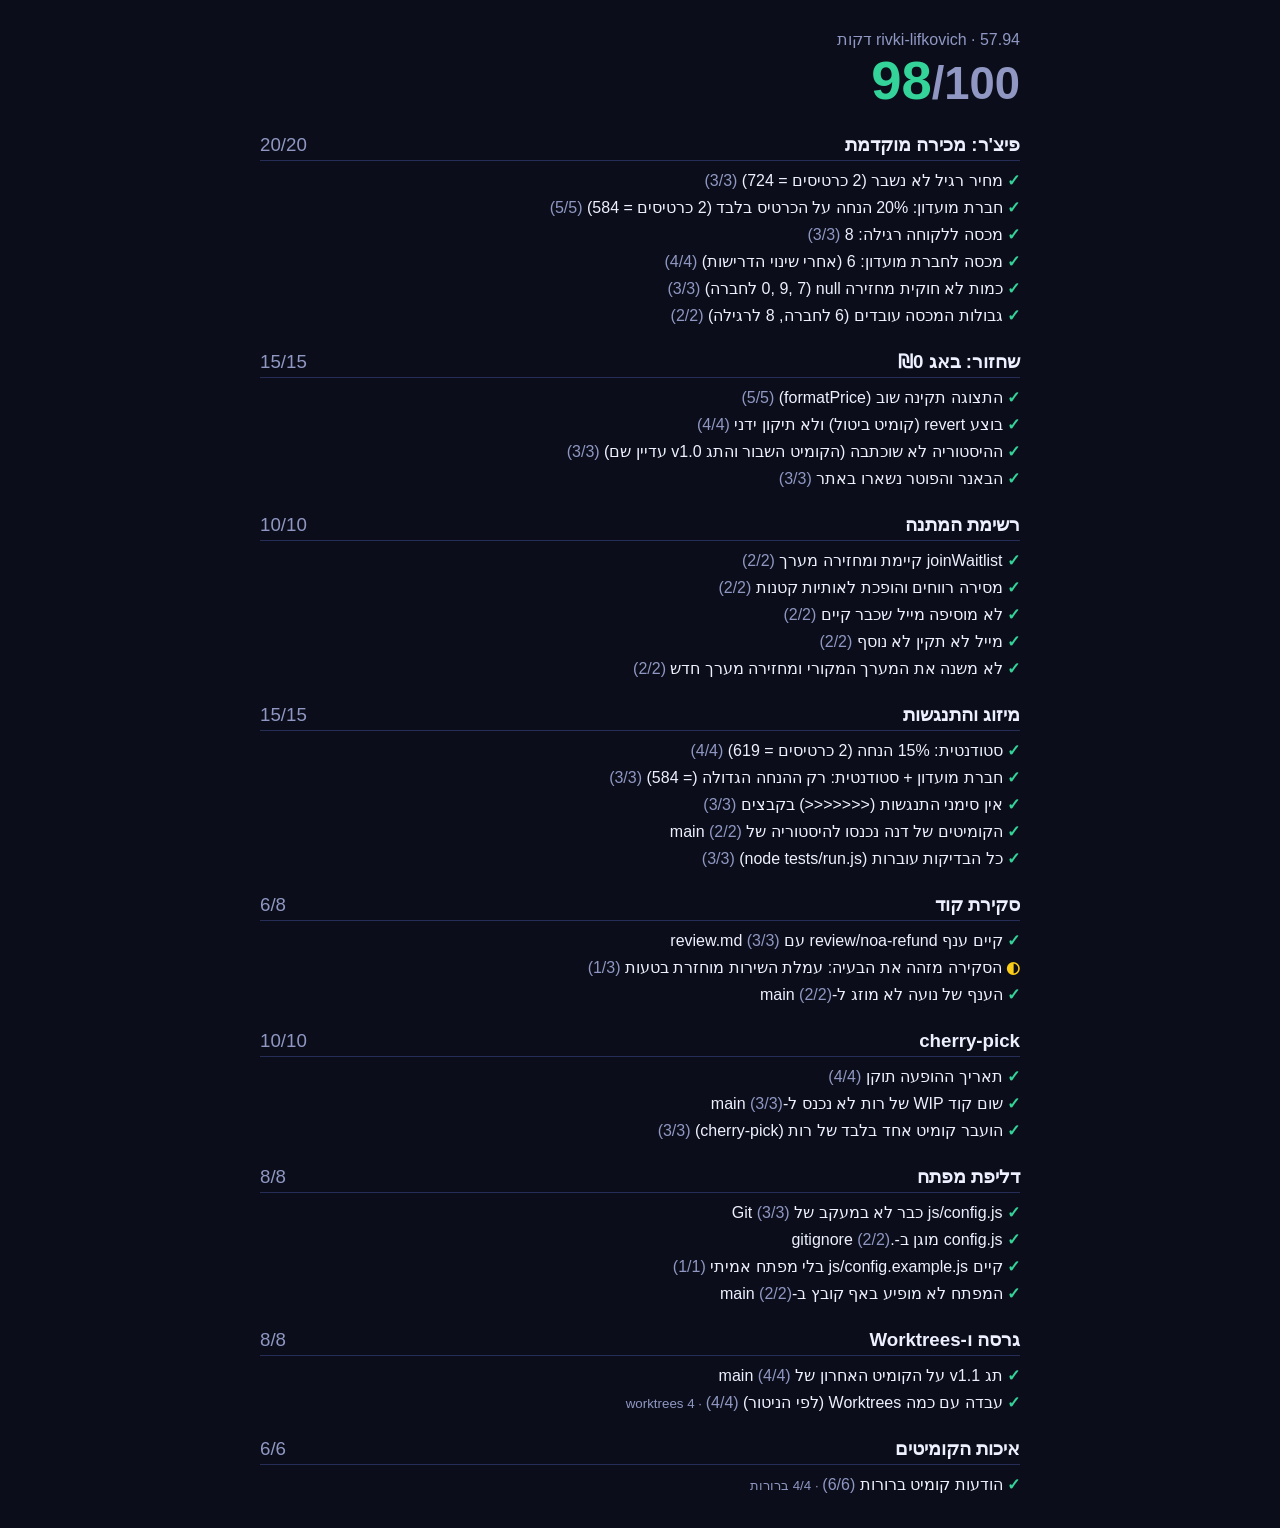
==== report.html @ f9555ccc "result rivki-lifkovich 98/100" ====
<!DOCTYPE html><html lang="he" dir="rtl"><head><meta charset="UTF-8"><title>דוח הגשה – rivki-lifkovich</title><style>body{font-family:"Segoe UI",Arial,sans-serif;background:#0b0e1a;color:#eef0ff;max-width:760px;margin:30px auto;padding:0 16px}.score{font-size:3.4rem;font-weight:800;color:#34d399}.meta{color:#8f97c2}h3{margin:22px 0 6px;border-bottom:1px solid #262d57;padding-bottom:4px}h3 span{float:left;color:#8f97c2;font-weight:400}ul{list-style:none;padding:0;margin:0}li{padding:4px 0}li.ok b{color:#34d399}li.part b{color:#facc15}li.no b{color:#ff5c6c}small,em{color:#8f97c2;font-style:normal}</style></head><body><div class="meta">rivki-lifkovich · 57.94 דקות</div><div class="score">98<small>/100</small></div><h3>פיצ'ר: מכירה מוקדמת <span>20/20</span></h3><ul><li class="ok"><b>✓</b> מחיר רגיל לא נשבר (2 כרטיסים = 724) <em>(3/3)</em></li><li class="ok"><b>✓</b> חברת מועדון: 20% הנחה על הכרטיס בלבד (2 כרטיסים = 584) <em>(5/5)</em></li><li class="ok"><b>✓</b> מכסה ללקוחה רגילה: 8 <em>(3/3)</em></li><li class="ok"><b>✓</b> מכסה לחברת מועדון: 6 (אחרי שינוי הדרישות) <em>(4/4)</em></li><li class="ok"><b>✓</b> כמות לא חוקית מחזירה null (0, 9, 7 לחברה) <em>(3/3)</em></li><li class="ok"><b>✓</b> גבולות המכסה עובדים (6 לחברה, 8 לרגילה) <em>(2/2)</em></li></ul><h3>שחזור: באג ₪0 <span>15/15</span></h3><ul><li class="ok"><b>✓</b> התצוגה תקינה שוב (formatPrice) <em>(5/5)</em></li><li class="ok"><b>✓</b> בוצע revert (קומיט ביטול) ולא תיקון ידני <em>(4/4)</em></li><li class="ok"><b>✓</b> ההיסטוריה לא שוכתבה (הקומיט השבור והתג v1.0 עדיין שם) <em>(3/3)</em></li><li class="ok"><b>✓</b> הבאנר והפוטר נשארו באתר <em>(3/3)</em></li></ul><h3>רשימת המתנה <span>10/10</span></h3><ul><li class="ok"><b>✓</b> joinWaitlist קיימת ומחזירה מערך <em>(2/2)</em></li><li class="ok"><b>✓</b> מסירה רווחים והופכת לאותיות קטנות <em>(2/2)</em></li><li class="ok"><b>✓</b> לא מוסיפה מייל שכבר קיים <em>(2/2)</em></li><li class="ok"><b>✓</b> מייל לא תקין לא נוסף <em>(2/2)</em></li><li class="ok"><b>✓</b> לא משנה את המערך המקורי ומחזירה מערך חדש <em>(2/2)</em></li></ul><h3>מיזוג והתנגשות <span>15/15</span></h3><ul><li class="ok"><b>✓</b> סטודנטית: 15% הנחה (2 כרטיסים = 619) <em>(4/4)</em></li><li class="ok"><b>✓</b> חברת מועדון + סטודנטית: רק ההנחה הגדולה (= 584) <em>(3/3)</em></li><li class="ok"><b>✓</b> אין סימני התנגשות (&lt;&lt;&lt;&lt;&lt;&lt;&lt;) בקבצים <em>(3/3)</em></li><li class="ok"><b>✓</b> הקומיטים של דנה נכנסו להיסטוריה של main <em>(2/2)</em></li><li class="ok"><b>✓</b> כל הבדיקות עוברות (node tests/run.js) <em>(3/3)</em></li></ul><h3>סקירת קוד <span>6/8</span></h3><ul><li class="ok"><b>✓</b> קיים ענף review/noa-refund עם review.md <em>(3/3)</em></li><li class="part"><b>◐</b> הסקירה מזהה את הבעיה: עמלת השירות מוחזרת בטעות <em>(1/3)</em></li><li class="ok"><b>✓</b> הענף של נועה לא מוזג ל-main <em>(2/2)</em></li></ul><h3>cherry-pick <span>10/10</span></h3><ul><li class="ok"><b>✓</b> תאריך ההופעה תוקן <em>(4/4)</em></li><li class="ok"><b>✓</b> שום קוד WIP של רות לא נכנס ל-main <em>(3/3)</em></li><li class="ok"><b>✓</b> הועבר קומיט אחד בלבד של רות (cherry-pick) <em>(3/3)</em></li></ul><h3>דליפת מפתח <span>8/8</span></h3><ul><li class="ok"><b>✓</b> js/config.js כבר לא במעקב של Git <em>(3/3)</em></li><li class="ok"><b>✓</b> config.js מוגן ב-.gitignore <em>(2/2)</em></li><li class="ok"><b>✓</b> קיים js/config.example.js בלי מפתח אמיתי <em>(1/1)</em></li><li class="ok"><b>✓</b> המפתח לא מופיע באף קובץ ב-main <em>(2/2)</em></li></ul><h3>גרסה ו-Worktrees <span>8/8</span></h3><ul><li class="ok"><b>✓</b> תג v1.1 על הקומיט האחרון של main <em>(4/4)</em></li><li class="ok"><b>✓</b> עבדה עם כמה Worktrees (לפי הניטור) <em>(4/4)</em><small> · 4 worktrees</small></li></ul><h3>איכות הקומיטים <span>6/6</span></h3><ul><li class="ok"><b>✓</b> הודעות קומיט ברורות <em>(6/6)</em><small> · 4/4 ברורות</small></li></ul></body></html>
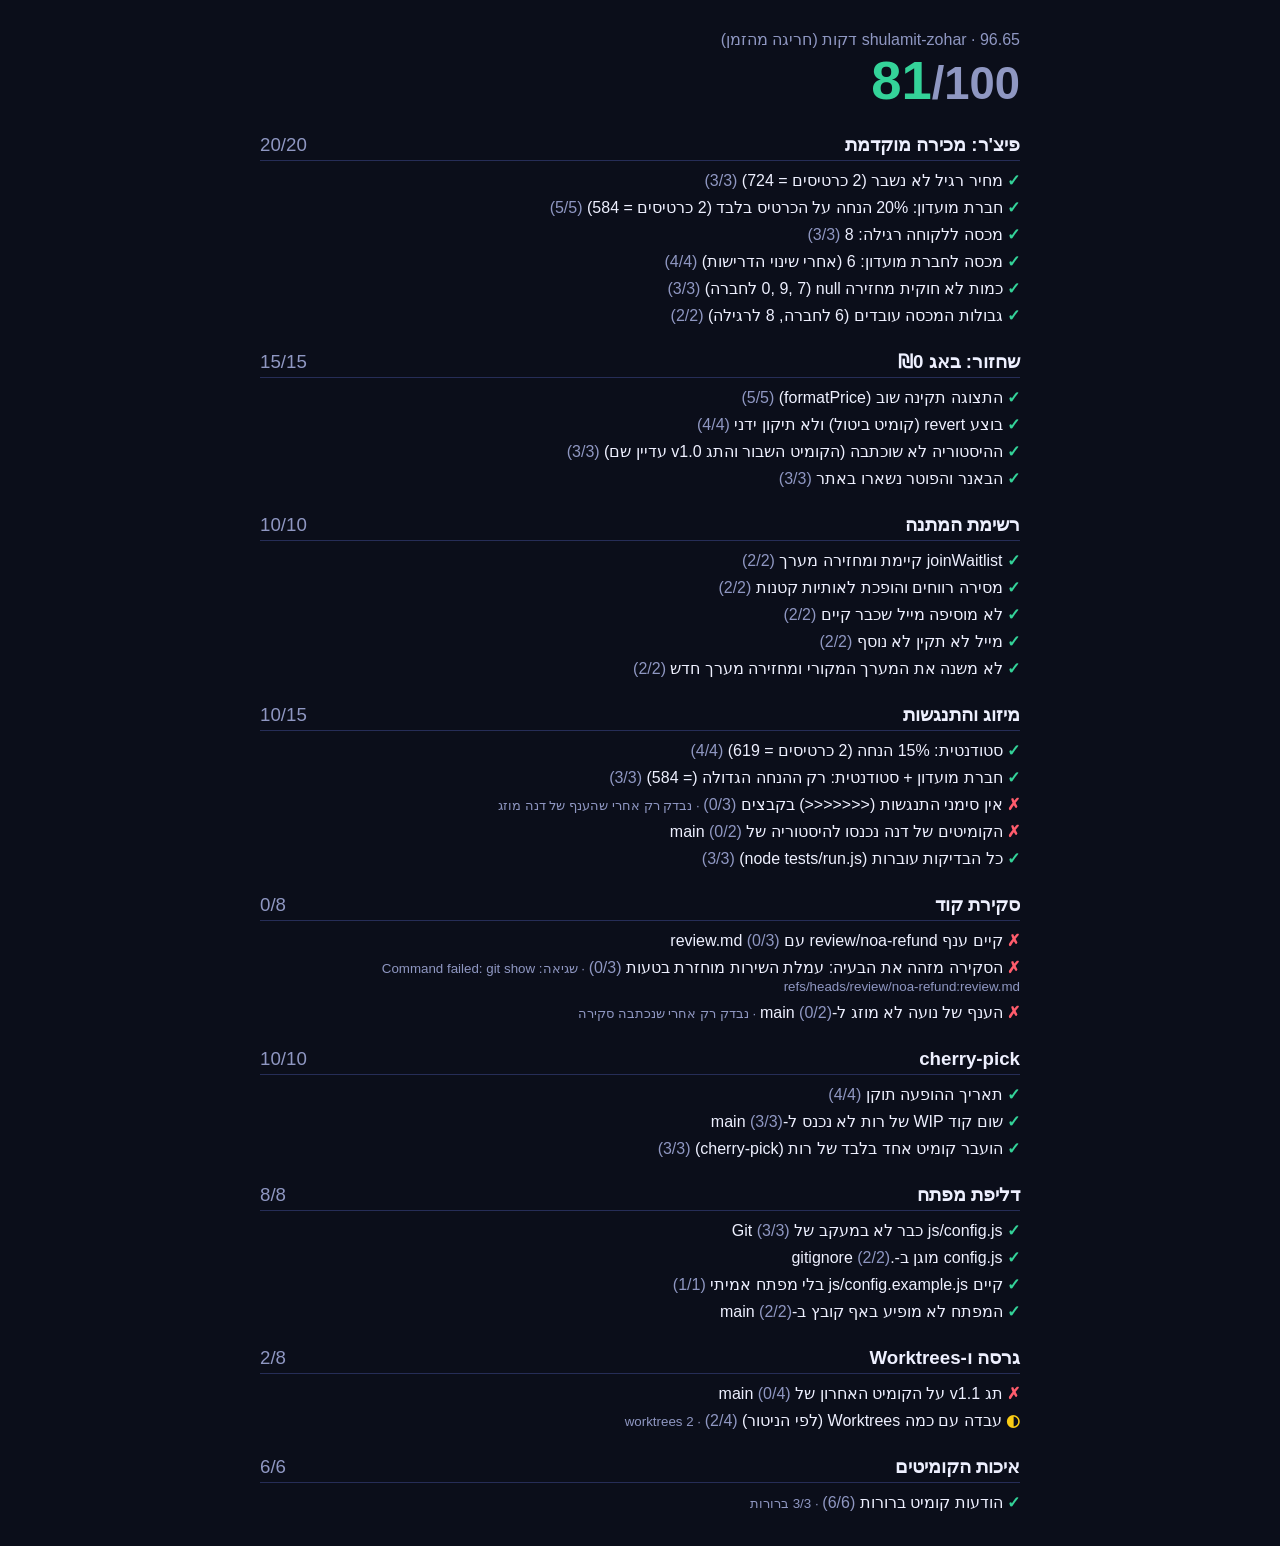
==== commit 0976d456: "result shulamit-zohar 81/100" ====
--- a/report.html
+++ b/report.html
@@ -1 +1 @@
-<!DOCTYPE html><html lang="he" dir="rtl"><head><meta charset="UTF-8"><title>דוח הגשה – rivki-lifkovich</title><style>body{font-family:"Segoe UI",Arial,sans-serif;background:#0b0e1a;color:#eef0ff;max-width:760px;margin:30px auto;padding:0 16px}.score{font-size:3.4rem;font-weight:800;color:#34d399}.meta{color:#8f97c2}h3{margin:22px 0 6px;border-bottom:1px solid #262d57;padding-bottom:4px}h3 span{float:left;color:#8f97c2;font-weight:400}ul{list-style:none;padding:0;margin:0}li{padding:4px 0}li.ok b{color:#34d399}li.part b{color:#facc15}li.no b{color:#ff5c6c}small,em{color:#8f97c2;font-style:normal}</style></head><body><div class="meta">rivki-lifkovich · 57.94 דקות</div><div class="score">98<small>/100</small></div><h3>פיצ'ר: מכירה מוקדמת <span>20/20</span></h3><ul><li class="ok"><b>✓</b> מחיר רגיל לא נשבר (2 כרטיסים = 724) <em>(3/3)</em></li><li class="ok"><b>✓</b> חברת מועדון: 20% הנחה על הכרטיס בלבד (2 כרטיסים = 584) <em>(5/5)</em></li><li class="ok"><b>✓</b> מכסה ללקוחה רגילה: 8 <em>(3/3)</em></li><li class="ok"><b>✓</b> מכסה לחברת מועדון: 6 (אחרי שינוי הדרישות) <em>(4/4)</em></li><li class="ok"><b>✓</b> כמות לא חוקית מחזירה null (0, 9, 7 לחברה) <em>(3/3)</em></li><li class="ok"><b>✓</b> גבולות המכסה עובדים (6 לחברה, 8 לרגילה) <em>(2/2)</em></li></ul><h3>שחזור: באג ₪0 <span>15/15</span></h3><ul><li class="ok"><b>✓</b> התצוגה תקינה שוב (formatPrice) <em>(5/5)</em></li><li class="ok"><b>✓</b> בוצע revert (קומיט ביטול) ולא תיקון ידני <em>(4/4)</em></li><li class="ok"><b>✓</b> ההיסטוריה לא שוכתבה (הקומיט השבור והתג v1.0 עדיין שם) <em>(3/3)</em></li><li class="ok"><b>✓</b> הבאנר והפוטר נשארו באתר <em>(3/3)</em></li></ul><h3>רשימת המתנה <span>10/10</span></h3><ul><li class="ok"><b>✓</b> joinWaitlist קיימת ומחזירה מערך <em>(2/2)</em></li><li class="ok"><b>✓</b> מסירה רווחים והופכת לאותיות קטנות <em>(2/2)</em></li><li class="ok"><b>✓</b> לא מוסיפה מייל שכבר קיים <em>(2/2)</em></li><li class="ok"><b>✓</b> מייל לא תקין לא נוסף <em>(2/2)</em></li><li class="ok"><b>✓</b> לא משנה את המערך המקורי ומחזירה מערך חדש <em>(2/2)</em></li></ul><h3>מיזוג והתנגשות <span>15/15</span></h3><ul><li class="ok"><b>✓</b> סטודנטית: 15% הנחה (2 כרטיסים = 619) <em>(4/4)</em></li><li class="ok"><b>✓</b> חברת מועדון + סטודנטית: רק ההנחה הגדולה (= 584) <em>(3/3)</em></li><li class="ok"><b>✓</b> אין סימני התנגשות (&lt;&lt;&lt;&lt;&lt;&lt;&lt;) בקבצים <em>(3/3)</em></li><li class="ok"><b>✓</b> הקומיטים של דנה נכנסו להיסטוריה של main <em>(2/2)</em></li><li class="ok"><b>✓</b> כל הבדיקות עוברות (node tests/run.js) <em>(3/3)</em></li></ul><h3>סקירת קוד <span>6/8</span></h3><ul><li class="ok"><b>✓</b> קיים ענף review/noa-refund עם review.md <em>(3/3)</em></li><li class="part"><b>◐</b> הסקירה מזהה את הבעיה: עמלת השירות מוחזרת בטעות <em>(1/3)</em></li><li class="ok"><b>✓</b> הענף של נועה לא מוזג ל-main <em>(2/2)</em></li></ul><h3>cherry-pick <span>10/10</span></h3><ul><li class="ok"><b>✓</b> תאריך ההופעה תוקן <em>(4/4)</em></li><li class="ok"><b>✓</b> שום קוד WIP של רות לא נכנס ל-main <em>(3/3)</em></li><li class="ok"><b>✓</b> הועבר קומיט אחד בלבד של רות (cherry-pick) <em>(3/3)</em></li></ul><h3>דליפת מפתח <span>8/8</span></h3><ul><li class="ok"><b>✓</b> js/config.js כבר לא במעקב של Git <em>(3/3)</em></li><li class="ok"><b>✓</b> config.js מוגן ב-.gitignore <em>(2/2)</em></li><li class="ok"><b>✓</b> קיים js/config.example.js בלי מפתח אמיתי <em>(1/1)</em></li><li class="ok"><b>✓</b> המפתח לא מופיע באף קובץ ב-main <em>(2/2)</em></li></ul><h3>גרסה ו-Worktrees <span>8/8</span></h3><ul><li class="ok"><b>✓</b> תג v1.1 על הקומיט האחרון של main <em>(4/4)</em></li><li class="ok"><b>✓</b> עבדה עם כמה Worktrees (לפי הניטור) <em>(4/4)</em><small> · 4 worktrees</small></li></ul><h3>איכות הקומיטים <span>6/6</span></h3><ul><li class="ok"><b>✓</b> הודעות קומיט ברורות <em>(6/6)</em><small> · 4/4 ברורות</small></li></ul></body></html>+<!DOCTYPE html><html lang="he" dir="rtl"><head><meta charset="UTF-8"><title>דוח הגשה – shulamit-zohar</title><style>body{font-family:"Segoe UI",Arial,sans-serif;background:#0b0e1a;color:#eef0ff;max-width:760px;margin:30px auto;padding:0 16px}.score{font-size:3.4rem;font-weight:800;color:#34d399}.meta{color:#8f97c2}h3{margin:22px 0 6px;border-bottom:1px solid #262d57;padding-bottom:4px}h3 span{float:left;color:#8f97c2;font-weight:400}ul{list-style:none;padding:0;margin:0}li{padding:4px 0}li.ok b{color:#34d399}li.part b{color:#facc15}li.no b{color:#ff5c6c}small,em{color:#8f97c2;font-style:normal}</style></head><body><div class="meta">shulamit-zohar · 96.65 דקות (חריגה מהזמן)</div><div class="score">81<small>/100</small></div><h3>פיצ'ר: מכירה מוקדמת <span>20/20</span></h3><ul><li class="ok"><b>✓</b> מחיר רגיל לא נשבר (2 כרטיסים = 724) <em>(3/3)</em></li><li class="ok"><b>✓</b> חברת מועדון: 20% הנחה על הכרטיס בלבד (2 כרטיסים = 584) <em>(5/5)</em></li><li class="ok"><b>✓</b> מכסה ללקוחה רגילה: 8 <em>(3/3)</em></li><li class="ok"><b>✓</b> מכסה לחברת מועדון: 6 (אחרי שינוי הדרישות) <em>(4/4)</em></li><li class="ok"><b>✓</b> כמות לא חוקית מחזירה null (0, 9, 7 לחברה) <em>(3/3)</em></li><li class="ok"><b>✓</b> גבולות המכסה עובדים (6 לחברה, 8 לרגילה) <em>(2/2)</em></li></ul><h3>שחזור: באג ₪0 <span>15/15</span></h3><ul><li class="ok"><b>✓</b> התצוגה תקינה שוב (formatPrice) <em>(5/5)</em></li><li class="ok"><b>✓</b> בוצע revert (קומיט ביטול) ולא תיקון ידני <em>(4/4)</em></li><li class="ok"><b>✓</b> ההיסטוריה לא שוכתבה (הקומיט השבור והתג v1.0 עדיין שם) <em>(3/3)</em></li><li class="ok"><b>✓</b> הבאנר והפוטר נשארו באתר <em>(3/3)</em></li></ul><h3>רשימת המתנה <span>10/10</span></h3><ul><li class="ok"><b>✓</b> joinWaitlist קיימת ומחזירה מערך <em>(2/2)</em></li><li class="ok"><b>✓</b> מסירה רווחים והופכת לאותיות קטנות <em>(2/2)</em></li><li class="ok"><b>✓</b> לא מוסיפה מייל שכבר קיים <em>(2/2)</em></li><li class="ok"><b>✓</b> מייל לא תקין לא נוסף <em>(2/2)</em></li><li class="ok"><b>✓</b> לא משנה את המערך המקורי ומחזירה מערך חדש <em>(2/2)</em></li></ul><h3>מיזוג והתנגשות <span>10/15</span></h3><ul><li class="ok"><b>✓</b> סטודנטית: 15% הנחה (2 כרטיסים = 619) <em>(4/4)</em></li><li class="ok"><b>✓</b> חברת מועדון + סטודנטית: רק ההנחה הגדולה (= 584) <em>(3/3)</em></li><li class="no"><b>✗</b> אין סימני התנגשות (&lt;&lt;&lt;&lt;&lt;&lt;&lt;) בקבצים <em>(0/3)</em><small> · נבדק רק אחרי שהענף של דנה מוזג</small></li><li class="no"><b>✗</b> הקומיטים של דנה נכנסו להיסטוריה של main <em>(0/2)</em></li><li class="ok"><b>✓</b> כל הבדיקות עוברות (node tests/run.js) <em>(3/3)</em></li></ul><h3>סקירת קוד <span>0/8</span></h3><ul><li class="no"><b>✗</b> קיים ענף review/noa-refund עם review.md <em>(0/3)</em></li><li class="no"><b>✗</b> הסקירה מזהה את הבעיה: עמלת השירות מוחזרת בטעות <em>(0/3)</em><small> · שגיאה: Command failed: git show refs/heads/review/noa-refund:review.md</small></li><li class="no"><b>✗</b> הענף של נועה לא מוזג ל-main <em>(0/2)</em><small> · נבדק רק אחרי שנכתבה סקירה</small></li></ul><h3>cherry-pick <span>10/10</span></h3><ul><li class="ok"><b>✓</b> תאריך ההופעה תוקן <em>(4/4)</em></li><li class="ok"><b>✓</b> שום קוד WIP של רות לא נכנס ל-main <em>(3/3)</em></li><li class="ok"><b>✓</b> הועבר קומיט אחד בלבד של רות (cherry-pick) <em>(3/3)</em></li></ul><h3>דליפת מפתח <span>8/8</span></h3><ul><li class="ok"><b>✓</b> js/config.js כבר לא במעקב של Git <em>(3/3)</em></li><li class="ok"><b>✓</b> config.js מוגן ב-.gitignore <em>(2/2)</em></li><li class="ok"><b>✓</b> קיים js/config.example.js בלי מפתח אמיתי <em>(1/1)</em></li><li class="ok"><b>✓</b> המפתח לא מופיע באף קובץ ב-main <em>(2/2)</em></li></ul><h3>גרסה ו-Worktrees <span>2/8</span></h3><ul><li class="no"><b>✗</b> תג v1.1 על הקומיט האחרון של main <em>(0/4)</em></li><li class="part"><b>◐</b> עבדה עם כמה Worktrees (לפי הניטור) <em>(2/4)</em><small> · 2 worktrees</small></li></ul><h3>איכות הקומיטים <span>6/6</span></h3><ul><li class="ok"><b>✓</b> הודעות קומיט ברורות <em>(6/6)</em><small> · 3/3 ברורות</small></li></ul></body></html>
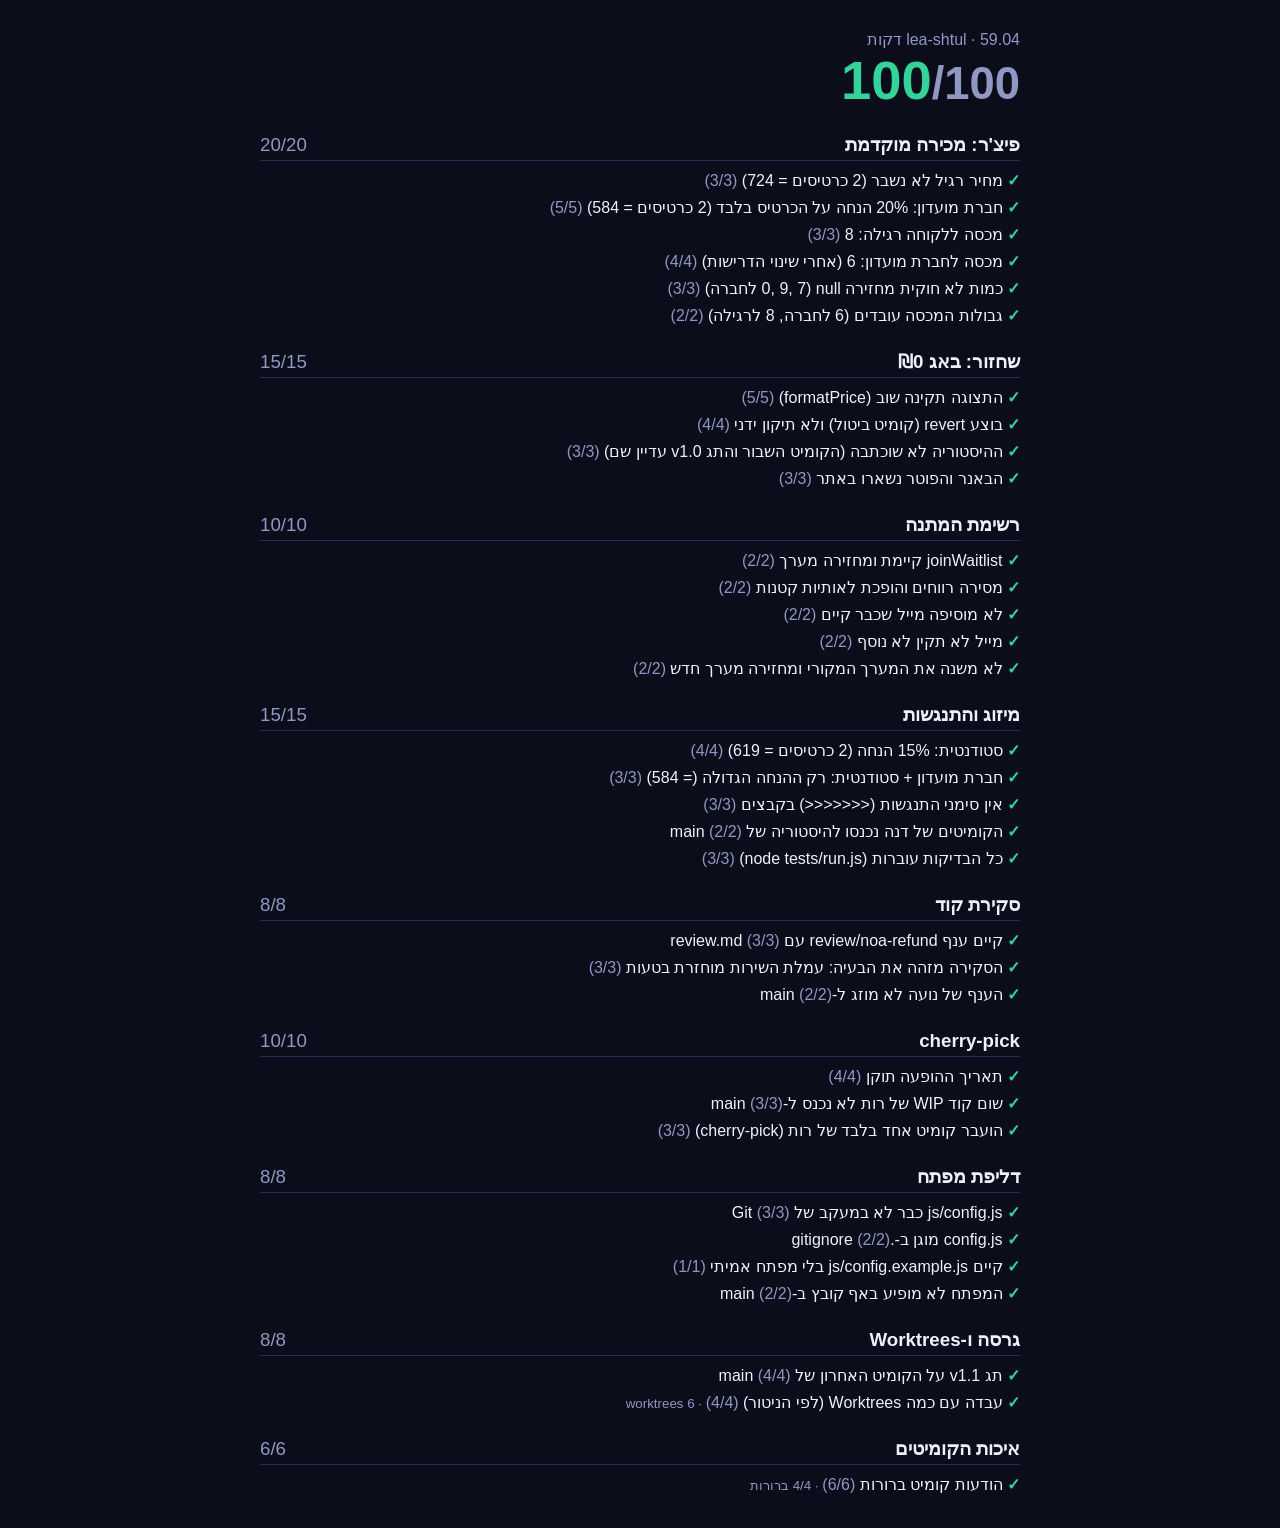
==== commit 5796af5a: "result lea-shtul 100/100" ====
--- a/report.html
+++ b/report.html
@@ -1 +1 @@
-<!DOCTYPE html><html lang="he" dir="rtl"><head><meta charset="UTF-8"><title>דוח הגשה – shulamit-zohar</title><style>body{font-family:"Segoe UI",Arial,sans-serif;background:#0b0e1a;color:#eef0ff;max-width:760px;margin:30px auto;padding:0 16px}.score{font-size:3.4rem;font-weight:800;color:#34d399}.meta{color:#8f97c2}h3{margin:22px 0 6px;border-bottom:1px solid #262d57;padding-bottom:4px}h3 span{float:left;color:#8f97c2;font-weight:400}ul{list-style:none;padding:0;margin:0}li{padding:4px 0}li.ok b{color:#34d399}li.part b{color:#facc15}li.no b{color:#ff5c6c}small,em{color:#8f97c2;font-style:normal}</style></head><body><div class="meta">shulamit-zohar · 96.65 דקות (חריגה מהזמן)</div><div class="score">81<small>/100</small></div><h3>פיצ'ר: מכירה מוקדמת <span>20/20</span></h3><ul><li class="ok"><b>✓</b> מחיר רגיל לא נשבר (2 כרטיסים = 724) <em>(3/3)</em></li><li class="ok"><b>✓</b> חברת מועדון: 20% הנחה על הכרטיס בלבד (2 כרטיסים = 584) <em>(5/5)</em></li><li class="ok"><b>✓</b> מכסה ללקוחה רגילה: 8 <em>(3/3)</em></li><li class="ok"><b>✓</b> מכסה לחברת מועדון: 6 (אחרי שינוי הדרישות) <em>(4/4)</em></li><li class="ok"><b>✓</b> כמות לא חוקית מחזירה null (0, 9, 7 לחברה) <em>(3/3)</em></li><li class="ok"><b>✓</b> גבולות המכסה עובדים (6 לחברה, 8 לרגילה) <em>(2/2)</em></li></ul><h3>שחזור: באג ₪0 <span>15/15</span></h3><ul><li class="ok"><b>✓</b> התצוגה תקינה שוב (formatPrice) <em>(5/5)</em></li><li class="ok"><b>✓</b> בוצע revert (קומיט ביטול) ולא תיקון ידני <em>(4/4)</em></li><li class="ok"><b>✓</b> ההיסטוריה לא שוכתבה (הקומיט השבור והתג v1.0 עדיין שם) <em>(3/3)</em></li><li class="ok"><b>✓</b> הבאנר והפוטר נשארו באתר <em>(3/3)</em></li></ul><h3>רשימת המתנה <span>10/10</span></h3><ul><li class="ok"><b>✓</b> joinWaitlist קיימת ומחזירה מערך <em>(2/2)</em></li><li class="ok"><b>✓</b> מסירה רווחים והופכת לאותיות קטנות <em>(2/2)</em></li><li class="ok"><b>✓</b> לא מוסיפה מייל שכבר קיים <em>(2/2)</em></li><li class="ok"><b>✓</b> מייל לא תקין לא נוסף <em>(2/2)</em></li><li class="ok"><b>✓</b> לא משנה את המערך המקורי ומחזירה מערך חדש <em>(2/2)</em></li></ul><h3>מיזוג והתנגשות <span>10/15</span></h3><ul><li class="ok"><b>✓</b> סטודנטית: 15% הנחה (2 כרטיסים = 619) <em>(4/4)</em></li><li class="ok"><b>✓</b> חברת מועדון + סטודנטית: רק ההנחה הגדולה (= 584) <em>(3/3)</em></li><li class="no"><b>✗</b> אין סימני התנגשות (&lt;&lt;&lt;&lt;&lt;&lt;&lt;) בקבצים <em>(0/3)</em><small> · נבדק רק אחרי שהענף של דנה מוזג</small></li><li class="no"><b>✗</b> הקומיטים של דנה נכנסו להיסטוריה של main <em>(0/2)</em></li><li class="ok"><b>✓</b> כל הבדיקות עוברות (node tests/run.js) <em>(3/3)</em></li></ul><h3>סקירת קוד <span>0/8</span></h3><ul><li class="no"><b>✗</b> קיים ענף review/noa-refund עם review.md <em>(0/3)</em></li><li class="no"><b>✗</b> הסקירה מזהה את הבעיה: עמלת השירות מוחזרת בטעות <em>(0/3)</em><small> · שגיאה: Command failed: git show refs/heads/review/noa-refund:review.md</small></li><li class="no"><b>✗</b> הענף של נועה לא מוזג ל-main <em>(0/2)</em><small> · נבדק רק אחרי שנכתבה סקירה</small></li></ul><h3>cherry-pick <span>10/10</span></h3><ul><li class="ok"><b>✓</b> תאריך ההופעה תוקן <em>(4/4)</em></li><li class="ok"><b>✓</b> שום קוד WIP של רות לא נכנס ל-main <em>(3/3)</em></li><li class="ok"><b>✓</b> הועבר קומיט אחד בלבד של רות (cherry-pick) <em>(3/3)</em></li></ul><h3>דליפת מפתח <span>8/8</span></h3><ul><li class="ok"><b>✓</b> js/config.js כבר לא במעקב של Git <em>(3/3)</em></li><li class="ok"><b>✓</b> config.js מוגן ב-.gitignore <em>(2/2)</em></li><li class="ok"><b>✓</b> קיים js/config.example.js בלי מפתח אמיתי <em>(1/1)</em></li><li class="ok"><b>✓</b> המפתח לא מופיע באף קובץ ב-main <em>(2/2)</em></li></ul><h3>גרסה ו-Worktrees <span>2/8</span></h3><ul><li class="no"><b>✗</b> תג v1.1 על הקומיט האחרון של main <em>(0/4)</em></li><li class="part"><b>◐</b> עבדה עם כמה Worktrees (לפי הניטור) <em>(2/4)</em><small> · 2 worktrees</small></li></ul><h3>איכות הקומיטים <span>6/6</span></h3><ul><li class="ok"><b>✓</b> הודעות קומיט ברורות <em>(6/6)</em><small> · 3/3 ברורות</small></li></ul></body></html>+<!DOCTYPE html><html lang="he" dir="rtl"><head><meta charset="UTF-8"><title>דוח הגשה – lea-shtul</title><style>body{font-family:"Segoe UI",Arial,sans-serif;background:#0b0e1a;color:#eef0ff;max-width:760px;margin:30px auto;padding:0 16px}.score{font-size:3.4rem;font-weight:800;color:#34d399}.meta{color:#8f97c2}h3{margin:22px 0 6px;border-bottom:1px solid #262d57;padding-bottom:4px}h3 span{float:left;color:#8f97c2;font-weight:400}ul{list-style:none;padding:0;margin:0}li{padding:4px 0}li.ok b{color:#34d399}li.part b{color:#facc15}li.no b{color:#ff5c6c}small,em{color:#8f97c2;font-style:normal}</style></head><body><div class="meta">lea-shtul · 59.04 דקות</div><div class="score">100<small>/100</small></div><h3>פיצ'ר: מכירה מוקדמת <span>20/20</span></h3><ul><li class="ok"><b>✓</b> מחיר רגיל לא נשבר (2 כרטיסים = 724) <em>(3/3)</em></li><li class="ok"><b>✓</b> חברת מועדון: 20% הנחה על הכרטיס בלבד (2 כרטיסים = 584) <em>(5/5)</em></li><li class="ok"><b>✓</b> מכסה ללקוחה רגילה: 8 <em>(3/3)</em></li><li class="ok"><b>✓</b> מכסה לחברת מועדון: 6 (אחרי שינוי הדרישות) <em>(4/4)</em></li><li class="ok"><b>✓</b> כמות לא חוקית מחזירה null (0, 9, 7 לחברה) <em>(3/3)</em></li><li class="ok"><b>✓</b> גבולות המכסה עובדים (6 לחברה, 8 לרגילה) <em>(2/2)</em></li></ul><h3>שחזור: באג ₪0 <span>15/15</span></h3><ul><li class="ok"><b>✓</b> התצוגה תקינה שוב (formatPrice) <em>(5/5)</em></li><li class="ok"><b>✓</b> בוצע revert (קומיט ביטול) ולא תיקון ידני <em>(4/4)</em></li><li class="ok"><b>✓</b> ההיסטוריה לא שוכתבה (הקומיט השבור והתג v1.0 עדיין שם) <em>(3/3)</em></li><li class="ok"><b>✓</b> הבאנר והפוטר נשארו באתר <em>(3/3)</em></li></ul><h3>רשימת המתנה <span>10/10</span></h3><ul><li class="ok"><b>✓</b> joinWaitlist קיימת ומחזירה מערך <em>(2/2)</em></li><li class="ok"><b>✓</b> מסירה רווחים והופכת לאותיות קטנות <em>(2/2)</em></li><li class="ok"><b>✓</b> לא מוסיפה מייל שכבר קיים <em>(2/2)</em></li><li class="ok"><b>✓</b> מייל לא תקין לא נוסף <em>(2/2)</em></li><li class="ok"><b>✓</b> לא משנה את המערך המקורי ומחזירה מערך חדש <em>(2/2)</em></li></ul><h3>מיזוג והתנגשות <span>15/15</span></h3><ul><li class="ok"><b>✓</b> סטודנטית: 15% הנחה (2 כרטיסים = 619) <em>(4/4)</em></li><li class="ok"><b>✓</b> חברת מועדון + סטודנטית: רק ההנחה הגדולה (= 584) <em>(3/3)</em></li><li class="ok"><b>✓</b> אין סימני התנגשות (&lt;&lt;&lt;&lt;&lt;&lt;&lt;) בקבצים <em>(3/3)</em></li><li class="ok"><b>✓</b> הקומיטים של דנה נכנסו להיסטוריה של main <em>(2/2)</em></li><li class="ok"><b>✓</b> כל הבדיקות עוברות (node tests/run.js) <em>(3/3)</em></li></ul><h3>סקירת קוד <span>8/8</span></h3><ul><li class="ok"><b>✓</b> קיים ענף review/noa-refund עם review.md <em>(3/3)</em></li><li class="ok"><b>✓</b> הסקירה מזהה את הבעיה: עמלת השירות מוחזרת בטעות <em>(3/3)</em></li><li class="ok"><b>✓</b> הענף של נועה לא מוזג ל-main <em>(2/2)</em></li></ul><h3>cherry-pick <span>10/10</span></h3><ul><li class="ok"><b>✓</b> תאריך ההופעה תוקן <em>(4/4)</em></li><li class="ok"><b>✓</b> שום קוד WIP של רות לא נכנס ל-main <em>(3/3)</em></li><li class="ok"><b>✓</b> הועבר קומיט אחד בלבד של רות (cherry-pick) <em>(3/3)</em></li></ul><h3>דליפת מפתח <span>8/8</span></h3><ul><li class="ok"><b>✓</b> js/config.js כבר לא במעקב של Git <em>(3/3)</em></li><li class="ok"><b>✓</b> config.js מוגן ב-.gitignore <em>(2/2)</em></li><li class="ok"><b>✓</b> קיים js/config.example.js בלי מפתח אמיתי <em>(1/1)</em></li><li class="ok"><b>✓</b> המפתח לא מופיע באף קובץ ב-main <em>(2/2)</em></li></ul><h3>גרסה ו-Worktrees <span>8/8</span></h3><ul><li class="ok"><b>✓</b> תג v1.1 על הקומיט האחרון של main <em>(4/4)</em></li><li class="ok"><b>✓</b> עבדה עם כמה Worktrees (לפי הניטור) <em>(4/4)</em><small> · 6 worktrees</small></li></ul><h3>איכות הקומיטים <span>6/6</span></h3><ul><li class="ok"><b>✓</b> הודעות קומיט ברורות <em>(6/6)</em><small> · 4/4 ברורות</small></li></ul></body></html>
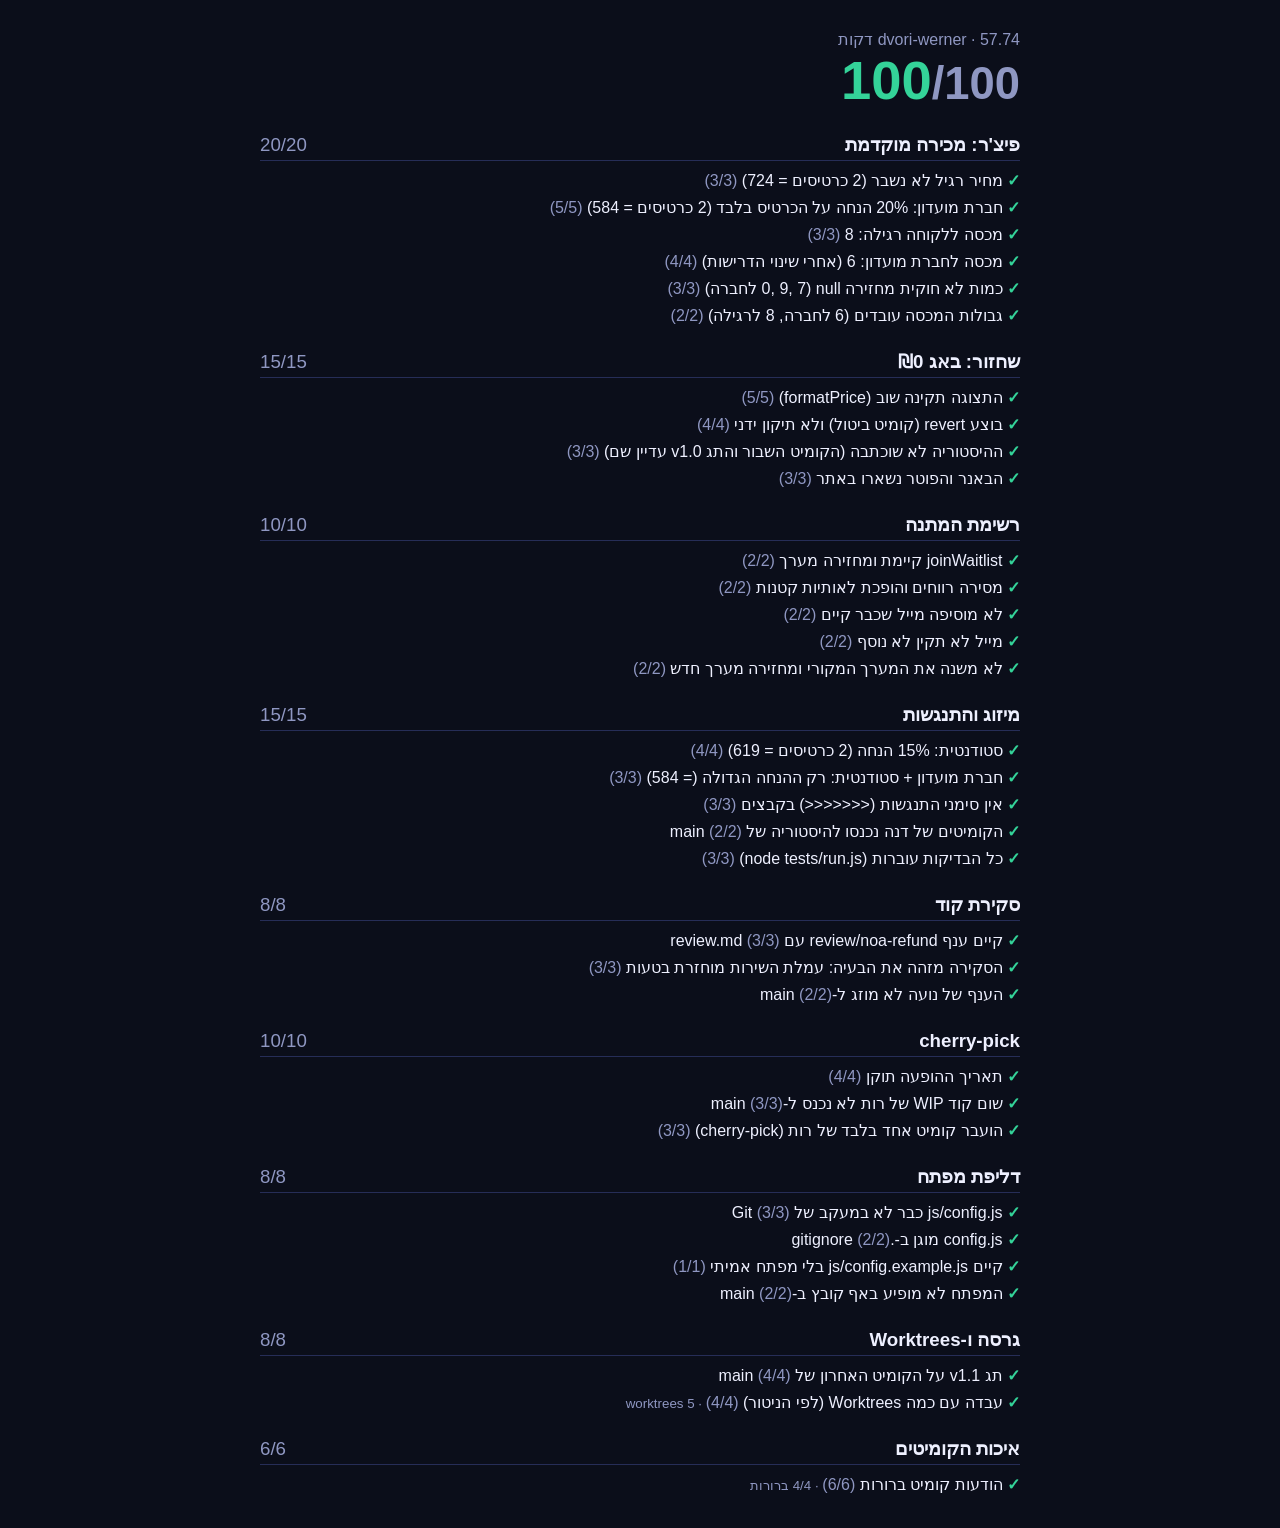
==== commit 8af8f8bb: "result dvori-werner 100/100" ====
--- a/report.html
+++ b/report.html
@@ -1 +1 @@
-<!DOCTYPE html><html lang="he" dir="rtl"><head><meta charset="UTF-8"><title>דוח הגשה – lea-shtul</title><style>body{font-family:"Segoe UI",Arial,sans-serif;background:#0b0e1a;color:#eef0ff;max-width:760px;margin:30px auto;padding:0 16px}.score{font-size:3.4rem;font-weight:800;color:#34d399}.meta{color:#8f97c2}h3{margin:22px 0 6px;border-bottom:1px solid #262d57;padding-bottom:4px}h3 span{float:left;color:#8f97c2;font-weight:400}ul{list-style:none;padding:0;margin:0}li{padding:4px 0}li.ok b{color:#34d399}li.part b{color:#facc15}li.no b{color:#ff5c6c}small,em{color:#8f97c2;font-style:normal}</style></head><body><div class="meta">lea-shtul · 59.04 דקות</div><div class="score">100<small>/100</small></div><h3>פיצ'ר: מכירה מוקדמת <span>20/20</span></h3><ul><li class="ok"><b>✓</b> מחיר רגיל לא נשבר (2 כרטיסים = 724) <em>(3/3)</em></li><li class="ok"><b>✓</b> חברת מועדון: 20% הנחה על הכרטיס בלבד (2 כרטיסים = 584) <em>(5/5)</em></li><li class="ok"><b>✓</b> מכסה ללקוחה רגילה: 8 <em>(3/3)</em></li><li class="ok"><b>✓</b> מכסה לחברת מועדון: 6 (אחרי שינוי הדרישות) <em>(4/4)</em></li><li class="ok"><b>✓</b> כמות לא חוקית מחזירה null (0, 9, 7 לחברה) <em>(3/3)</em></li><li class="ok"><b>✓</b> גבולות המכסה עובדים (6 לחברה, 8 לרגילה) <em>(2/2)</em></li></ul><h3>שחזור: באג ₪0 <span>15/15</span></h3><ul><li class="ok"><b>✓</b> התצוגה תקינה שוב (formatPrice) <em>(5/5)</em></li><li class="ok"><b>✓</b> בוצע revert (קומיט ביטול) ולא תיקון ידני <em>(4/4)</em></li><li class="ok"><b>✓</b> ההיסטוריה לא שוכתבה (הקומיט השבור והתג v1.0 עדיין שם) <em>(3/3)</em></li><li class="ok"><b>✓</b> הבאנר והפוטר נשארו באתר <em>(3/3)</em></li></ul><h3>רשימת המתנה <span>10/10</span></h3><ul><li class="ok"><b>✓</b> joinWaitlist קיימת ומחזירה מערך <em>(2/2)</em></li><li class="ok"><b>✓</b> מסירה רווחים והופכת לאותיות קטנות <em>(2/2)</em></li><li class="ok"><b>✓</b> לא מוסיפה מייל שכבר קיים <em>(2/2)</em></li><li class="ok"><b>✓</b> מייל לא תקין לא נוסף <em>(2/2)</em></li><li class="ok"><b>✓</b> לא משנה את המערך המקורי ומחזירה מערך חדש <em>(2/2)</em></li></ul><h3>מיזוג והתנגשות <span>15/15</span></h3><ul><li class="ok"><b>✓</b> סטודנטית: 15% הנחה (2 כרטיסים = 619) <em>(4/4)</em></li><li class="ok"><b>✓</b> חברת מועדון + סטודנטית: רק ההנחה הגדולה (= 584) <em>(3/3)</em></li><li class="ok"><b>✓</b> אין סימני התנגשות (&lt;&lt;&lt;&lt;&lt;&lt;&lt;) בקבצים <em>(3/3)</em></li><li class="ok"><b>✓</b> הקומיטים של דנה נכנסו להיסטוריה של main <em>(2/2)</em></li><li class="ok"><b>✓</b> כל הבדיקות עוברות (node tests/run.js) <em>(3/3)</em></li></ul><h3>סקירת קוד <span>8/8</span></h3><ul><li class="ok"><b>✓</b> קיים ענף review/noa-refund עם review.md <em>(3/3)</em></li><li class="ok"><b>✓</b> הסקירה מזהה את הבעיה: עמלת השירות מוחזרת בטעות <em>(3/3)</em></li><li class="ok"><b>✓</b> הענף של נועה לא מוזג ל-main <em>(2/2)</em></li></ul><h3>cherry-pick <span>10/10</span></h3><ul><li class="ok"><b>✓</b> תאריך ההופעה תוקן <em>(4/4)</em></li><li class="ok"><b>✓</b> שום קוד WIP של רות לא נכנס ל-main <em>(3/3)</em></li><li class="ok"><b>✓</b> הועבר קומיט אחד בלבד של רות (cherry-pick) <em>(3/3)</em></li></ul><h3>דליפת מפתח <span>8/8</span></h3><ul><li class="ok"><b>✓</b> js/config.js כבר לא במעקב של Git <em>(3/3)</em></li><li class="ok"><b>✓</b> config.js מוגן ב-.gitignore <em>(2/2)</em></li><li class="ok"><b>✓</b> קיים js/config.example.js בלי מפתח אמיתי <em>(1/1)</em></li><li class="ok"><b>✓</b> המפתח לא מופיע באף קובץ ב-main <em>(2/2)</em></li></ul><h3>גרסה ו-Worktrees <span>8/8</span></h3><ul><li class="ok"><b>✓</b> תג v1.1 על הקומיט האחרון של main <em>(4/4)</em></li><li class="ok"><b>✓</b> עבדה עם כמה Worktrees (לפי הניטור) <em>(4/4)</em><small> · 6 worktrees</small></li></ul><h3>איכות הקומיטים <span>6/6</span></h3><ul><li class="ok"><b>✓</b> הודעות קומיט ברורות <em>(6/6)</em><small> · 4/4 ברורות</small></li></ul></body></html>+<!DOCTYPE html><html lang="he" dir="rtl"><head><meta charset="UTF-8"><title>דוח הגשה – dvori-werner</title><style>body{font-family:"Segoe UI",Arial,sans-serif;background:#0b0e1a;color:#eef0ff;max-width:760px;margin:30px auto;padding:0 16px}.score{font-size:3.4rem;font-weight:800;color:#34d399}.meta{color:#8f97c2}h3{margin:22px 0 6px;border-bottom:1px solid #262d57;padding-bottom:4px}h3 span{float:left;color:#8f97c2;font-weight:400}ul{list-style:none;padding:0;margin:0}li{padding:4px 0}li.ok b{color:#34d399}li.part b{color:#facc15}li.no b{color:#ff5c6c}small,em{color:#8f97c2;font-style:normal}</style></head><body><div class="meta">dvori-werner · 57.74 דקות</div><div class="score">100<small>/100</small></div><h3>פיצ'ר: מכירה מוקדמת <span>20/20</span></h3><ul><li class="ok"><b>✓</b> מחיר רגיל לא נשבר (2 כרטיסים = 724) <em>(3/3)</em></li><li class="ok"><b>✓</b> חברת מועדון: 20% הנחה על הכרטיס בלבד (2 כרטיסים = 584) <em>(5/5)</em></li><li class="ok"><b>✓</b> מכסה ללקוחה רגילה: 8 <em>(3/3)</em></li><li class="ok"><b>✓</b> מכסה לחברת מועדון: 6 (אחרי שינוי הדרישות) <em>(4/4)</em></li><li class="ok"><b>✓</b> כמות לא חוקית מחזירה null (0, 9, 7 לחברה) <em>(3/3)</em></li><li class="ok"><b>✓</b> גבולות המכסה עובדים (6 לחברה, 8 לרגילה) <em>(2/2)</em></li></ul><h3>שחזור: באג ₪0 <span>15/15</span></h3><ul><li class="ok"><b>✓</b> התצוגה תקינה שוב (formatPrice) <em>(5/5)</em></li><li class="ok"><b>✓</b> בוצע revert (קומיט ביטול) ולא תיקון ידני <em>(4/4)</em></li><li class="ok"><b>✓</b> ההיסטוריה לא שוכתבה (הקומיט השבור והתג v1.0 עדיין שם) <em>(3/3)</em></li><li class="ok"><b>✓</b> הבאנר והפוטר נשארו באתר <em>(3/3)</em></li></ul><h3>רשימת המתנה <span>10/10</span></h3><ul><li class="ok"><b>✓</b> joinWaitlist קיימת ומחזירה מערך <em>(2/2)</em></li><li class="ok"><b>✓</b> מסירה רווחים והופכת לאותיות קטנות <em>(2/2)</em></li><li class="ok"><b>✓</b> לא מוסיפה מייל שכבר קיים <em>(2/2)</em></li><li class="ok"><b>✓</b> מייל לא תקין לא נוסף <em>(2/2)</em></li><li class="ok"><b>✓</b> לא משנה את המערך המקורי ומחזירה מערך חדש <em>(2/2)</em></li></ul><h3>מיזוג והתנגשות <span>15/15</span></h3><ul><li class="ok"><b>✓</b> סטודנטית: 15% הנחה (2 כרטיסים = 619) <em>(4/4)</em></li><li class="ok"><b>✓</b> חברת מועדון + סטודנטית: רק ההנחה הגדולה (= 584) <em>(3/3)</em></li><li class="ok"><b>✓</b> אין סימני התנגשות (&lt;&lt;&lt;&lt;&lt;&lt;&lt;) בקבצים <em>(3/3)</em></li><li class="ok"><b>✓</b> הקומיטים של דנה נכנסו להיסטוריה של main <em>(2/2)</em></li><li class="ok"><b>✓</b> כל הבדיקות עוברות (node tests/run.js) <em>(3/3)</em></li></ul><h3>סקירת קוד <span>8/8</span></h3><ul><li class="ok"><b>✓</b> קיים ענף review/noa-refund עם review.md <em>(3/3)</em></li><li class="ok"><b>✓</b> הסקירה מזהה את הבעיה: עמלת השירות מוחזרת בטעות <em>(3/3)</em></li><li class="ok"><b>✓</b> הענף של נועה לא מוזג ל-main <em>(2/2)</em></li></ul><h3>cherry-pick <span>10/10</span></h3><ul><li class="ok"><b>✓</b> תאריך ההופעה תוקן <em>(4/4)</em></li><li class="ok"><b>✓</b> שום קוד WIP של רות לא נכנס ל-main <em>(3/3)</em></li><li class="ok"><b>✓</b> הועבר קומיט אחד בלבד של רות (cherry-pick) <em>(3/3)</em></li></ul><h3>דליפת מפתח <span>8/8</span></h3><ul><li class="ok"><b>✓</b> js/config.js כבר לא במעקב של Git <em>(3/3)</em></li><li class="ok"><b>✓</b> config.js מוגן ב-.gitignore <em>(2/2)</em></li><li class="ok"><b>✓</b> קיים js/config.example.js בלי מפתח אמיתי <em>(1/1)</em></li><li class="ok"><b>✓</b> המפתח לא מופיע באף קובץ ב-main <em>(2/2)</em></li></ul><h3>גרסה ו-Worktrees <span>8/8</span></h3><ul><li class="ok"><b>✓</b> תג v1.1 על הקומיט האחרון של main <em>(4/4)</em></li><li class="ok"><b>✓</b> עבדה עם כמה Worktrees (לפי הניטור) <em>(4/4)</em><small> · 5 worktrees</small></li></ul><h3>איכות הקומיטים <span>6/6</span></h3><ul><li class="ok"><b>✓</b> הודעות קומיט ברורות <em>(6/6)</em><small> · 4/4 ברורות</small></li></ul></body></html>
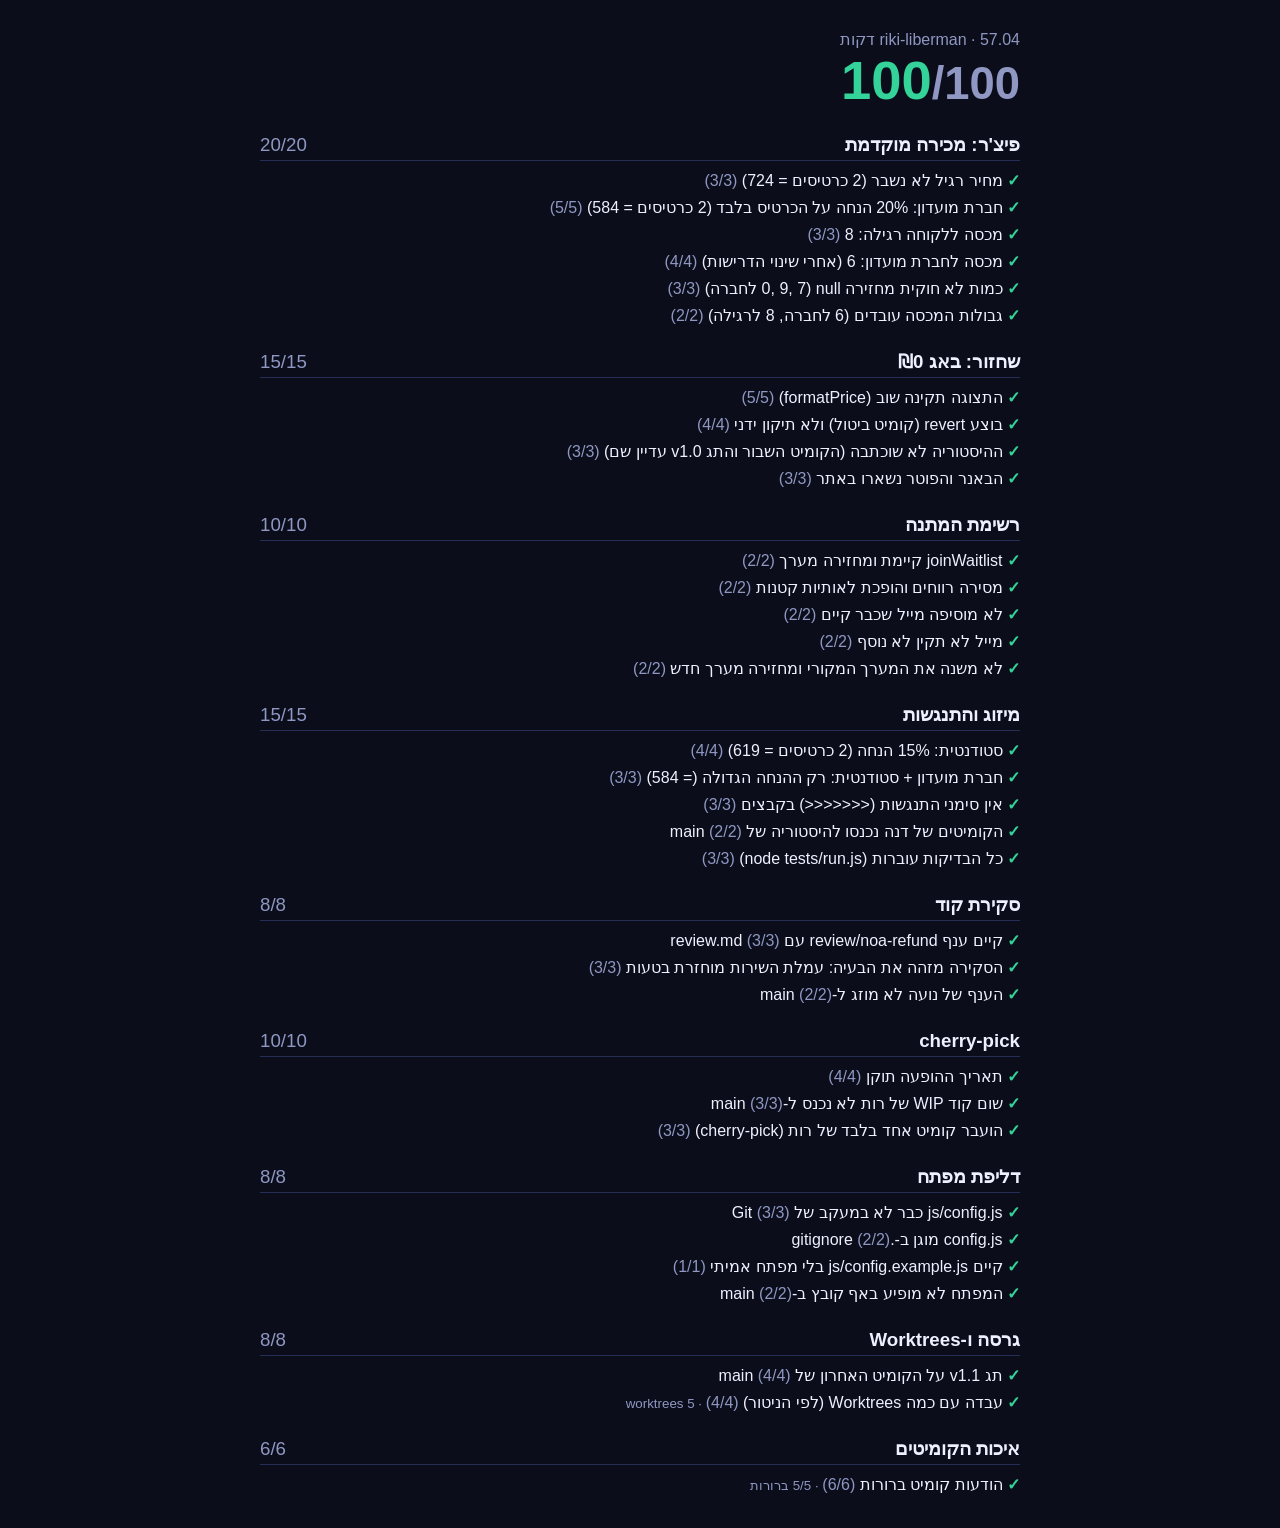
==== commit ac19c12a: "result riki-liberman 100/100" ====
--- a/report.html
+++ b/report.html
@@ -1 +1 @@
-<!DOCTYPE html><html lang="he" dir="rtl"><head><meta charset="UTF-8"><title>דוח הגשה – dvori-werner</title><style>body{font-family:"Segoe UI",Arial,sans-serif;background:#0b0e1a;color:#eef0ff;max-width:760px;margin:30px auto;padding:0 16px}.score{font-size:3.4rem;font-weight:800;color:#34d399}.meta{color:#8f97c2}h3{margin:22px 0 6px;border-bottom:1px solid #262d57;padding-bottom:4px}h3 span{float:left;color:#8f97c2;font-weight:400}ul{list-style:none;padding:0;margin:0}li{padding:4px 0}li.ok b{color:#34d399}li.part b{color:#facc15}li.no b{color:#ff5c6c}small,em{color:#8f97c2;font-style:normal}</style></head><body><div class="meta">dvori-werner · 57.74 דקות</div><div class="score">100<small>/100</small></div><h3>פיצ'ר: מכירה מוקדמת <span>20/20</span></h3><ul><li class="ok"><b>✓</b> מחיר רגיל לא נשבר (2 כרטיסים = 724) <em>(3/3)</em></li><li class="ok"><b>✓</b> חברת מועדון: 20% הנחה על הכרטיס בלבד (2 כרטיסים = 584) <em>(5/5)</em></li><li class="ok"><b>✓</b> מכסה ללקוחה רגילה: 8 <em>(3/3)</em></li><li class="ok"><b>✓</b> מכסה לחברת מועדון: 6 (אחרי שינוי הדרישות) <em>(4/4)</em></li><li class="ok"><b>✓</b> כמות לא חוקית מחזירה null (0, 9, 7 לחברה) <em>(3/3)</em></li><li class="ok"><b>✓</b> גבולות המכסה עובדים (6 לחברה, 8 לרגילה) <em>(2/2)</em></li></ul><h3>שחזור: באג ₪0 <span>15/15</span></h3><ul><li class="ok"><b>✓</b> התצוגה תקינה שוב (formatPrice) <em>(5/5)</em></li><li class="ok"><b>✓</b> בוצע revert (קומיט ביטול) ולא תיקון ידני <em>(4/4)</em></li><li class="ok"><b>✓</b> ההיסטוריה לא שוכתבה (הקומיט השבור והתג v1.0 עדיין שם) <em>(3/3)</em></li><li class="ok"><b>✓</b> הבאנר והפוטר נשארו באתר <em>(3/3)</em></li></ul><h3>רשימת המתנה <span>10/10</span></h3><ul><li class="ok"><b>✓</b> joinWaitlist קיימת ומחזירה מערך <em>(2/2)</em></li><li class="ok"><b>✓</b> מסירה רווחים והופכת לאותיות קטנות <em>(2/2)</em></li><li class="ok"><b>✓</b> לא מוסיפה מייל שכבר קיים <em>(2/2)</em></li><li class="ok"><b>✓</b> מייל לא תקין לא נוסף <em>(2/2)</em></li><li class="ok"><b>✓</b> לא משנה את המערך המקורי ומחזירה מערך חדש <em>(2/2)</em></li></ul><h3>מיזוג והתנגשות <span>15/15</span></h3><ul><li class="ok"><b>✓</b> סטודנטית: 15% הנחה (2 כרטיסים = 619) <em>(4/4)</em></li><li class="ok"><b>✓</b> חברת מועדון + סטודנטית: רק ההנחה הגדולה (= 584) <em>(3/3)</em></li><li class="ok"><b>✓</b> אין סימני התנגשות (&lt;&lt;&lt;&lt;&lt;&lt;&lt;) בקבצים <em>(3/3)</em></li><li class="ok"><b>✓</b> הקומיטים של דנה נכנסו להיסטוריה של main <em>(2/2)</em></li><li class="ok"><b>✓</b> כל הבדיקות עוברות (node tests/run.js) <em>(3/3)</em></li></ul><h3>סקירת קוד <span>8/8</span></h3><ul><li class="ok"><b>✓</b> קיים ענף review/noa-refund עם review.md <em>(3/3)</em></li><li class="ok"><b>✓</b> הסקירה מזהה את הבעיה: עמלת השירות מוחזרת בטעות <em>(3/3)</em></li><li class="ok"><b>✓</b> הענף של נועה לא מוזג ל-main <em>(2/2)</em></li></ul><h3>cherry-pick <span>10/10</span></h3><ul><li class="ok"><b>✓</b> תאריך ההופעה תוקן <em>(4/4)</em></li><li class="ok"><b>✓</b> שום קוד WIP של רות לא נכנס ל-main <em>(3/3)</em></li><li class="ok"><b>✓</b> הועבר קומיט אחד בלבד של רות (cherry-pick) <em>(3/3)</em></li></ul><h3>דליפת מפתח <span>8/8</span></h3><ul><li class="ok"><b>✓</b> js/config.js כבר לא במעקב של Git <em>(3/3)</em></li><li class="ok"><b>✓</b> config.js מוגן ב-.gitignore <em>(2/2)</em></li><li class="ok"><b>✓</b> קיים js/config.example.js בלי מפתח אמיתי <em>(1/1)</em></li><li class="ok"><b>✓</b> המפתח לא מופיע באף קובץ ב-main <em>(2/2)</em></li></ul><h3>גרסה ו-Worktrees <span>8/8</span></h3><ul><li class="ok"><b>✓</b> תג v1.1 על הקומיט האחרון של main <em>(4/4)</em></li><li class="ok"><b>✓</b> עבדה עם כמה Worktrees (לפי הניטור) <em>(4/4)</em><small> · 5 worktrees</small></li></ul><h3>איכות הקומיטים <span>6/6</span></h3><ul><li class="ok"><b>✓</b> הודעות קומיט ברורות <em>(6/6)</em><small> · 4/4 ברורות</small></li></ul></body></html>+<!DOCTYPE html><html lang="he" dir="rtl"><head><meta charset="UTF-8"><title>דוח הגשה – riki-liberman</title><style>body{font-family:"Segoe UI",Arial,sans-serif;background:#0b0e1a;color:#eef0ff;max-width:760px;margin:30px auto;padding:0 16px}.score{font-size:3.4rem;font-weight:800;color:#34d399}.meta{color:#8f97c2}h3{margin:22px 0 6px;border-bottom:1px solid #262d57;padding-bottom:4px}h3 span{float:left;color:#8f97c2;font-weight:400}ul{list-style:none;padding:0;margin:0}li{padding:4px 0}li.ok b{color:#34d399}li.part b{color:#facc15}li.no b{color:#ff5c6c}small,em{color:#8f97c2;font-style:normal}</style></head><body><div class="meta">riki-liberman · 57.04 דקות</div><div class="score">100<small>/100</small></div><h3>פיצ'ר: מכירה מוקדמת <span>20/20</span></h3><ul><li class="ok"><b>✓</b> מחיר רגיל לא נשבר (2 כרטיסים = 724) <em>(3/3)</em></li><li class="ok"><b>✓</b> חברת מועדון: 20% הנחה על הכרטיס בלבד (2 כרטיסים = 584) <em>(5/5)</em></li><li class="ok"><b>✓</b> מכסה ללקוחה רגילה: 8 <em>(3/3)</em></li><li class="ok"><b>✓</b> מכסה לחברת מועדון: 6 (אחרי שינוי הדרישות) <em>(4/4)</em></li><li class="ok"><b>✓</b> כמות לא חוקית מחזירה null (0, 9, 7 לחברה) <em>(3/3)</em></li><li class="ok"><b>✓</b> גבולות המכסה עובדים (6 לחברה, 8 לרגילה) <em>(2/2)</em></li></ul><h3>שחזור: באג ₪0 <span>15/15</span></h3><ul><li class="ok"><b>✓</b> התצוגה תקינה שוב (formatPrice) <em>(5/5)</em></li><li class="ok"><b>✓</b> בוצע revert (קומיט ביטול) ולא תיקון ידני <em>(4/4)</em></li><li class="ok"><b>✓</b> ההיסטוריה לא שוכתבה (הקומיט השבור והתג v1.0 עדיין שם) <em>(3/3)</em></li><li class="ok"><b>✓</b> הבאנר והפוטר נשארו באתר <em>(3/3)</em></li></ul><h3>רשימת המתנה <span>10/10</span></h3><ul><li class="ok"><b>✓</b> joinWaitlist קיימת ומחזירה מערך <em>(2/2)</em></li><li class="ok"><b>✓</b> מסירה רווחים והופכת לאותיות קטנות <em>(2/2)</em></li><li class="ok"><b>✓</b> לא מוסיפה מייל שכבר קיים <em>(2/2)</em></li><li class="ok"><b>✓</b> מייל לא תקין לא נוסף <em>(2/2)</em></li><li class="ok"><b>✓</b> לא משנה את המערך המקורי ומחזירה מערך חדש <em>(2/2)</em></li></ul><h3>מיזוג והתנגשות <span>15/15</span></h3><ul><li class="ok"><b>✓</b> סטודנטית: 15% הנחה (2 כרטיסים = 619) <em>(4/4)</em></li><li class="ok"><b>✓</b> חברת מועדון + סטודנטית: רק ההנחה הגדולה (= 584) <em>(3/3)</em></li><li class="ok"><b>✓</b> אין סימני התנגשות (&lt;&lt;&lt;&lt;&lt;&lt;&lt;) בקבצים <em>(3/3)</em></li><li class="ok"><b>✓</b> הקומיטים של דנה נכנסו להיסטוריה של main <em>(2/2)</em></li><li class="ok"><b>✓</b> כל הבדיקות עוברות (node tests/run.js) <em>(3/3)</em></li></ul><h3>סקירת קוד <span>8/8</span></h3><ul><li class="ok"><b>✓</b> קיים ענף review/noa-refund עם review.md <em>(3/3)</em></li><li class="ok"><b>✓</b> הסקירה מזהה את הבעיה: עמלת השירות מוחזרת בטעות <em>(3/3)</em></li><li class="ok"><b>✓</b> הענף של נועה לא מוזג ל-main <em>(2/2)</em></li></ul><h3>cherry-pick <span>10/10</span></h3><ul><li class="ok"><b>✓</b> תאריך ההופעה תוקן <em>(4/4)</em></li><li class="ok"><b>✓</b> שום קוד WIP של רות לא נכנס ל-main <em>(3/3)</em></li><li class="ok"><b>✓</b> הועבר קומיט אחד בלבד של רות (cherry-pick) <em>(3/3)</em></li></ul><h3>דליפת מפתח <span>8/8</span></h3><ul><li class="ok"><b>✓</b> js/config.js כבר לא במעקב של Git <em>(3/3)</em></li><li class="ok"><b>✓</b> config.js מוגן ב-.gitignore <em>(2/2)</em></li><li class="ok"><b>✓</b> קיים js/config.example.js בלי מפתח אמיתי <em>(1/1)</em></li><li class="ok"><b>✓</b> המפתח לא מופיע באף קובץ ב-main <em>(2/2)</em></li></ul><h3>גרסה ו-Worktrees <span>8/8</span></h3><ul><li class="ok"><b>✓</b> תג v1.1 על הקומיט האחרון של main <em>(4/4)</em></li><li class="ok"><b>✓</b> עבדה עם כמה Worktrees (לפי הניטור) <em>(4/4)</em><small> · 5 worktrees</small></li></ul><h3>איכות הקומיטים <span>6/6</span></h3><ul><li class="ok"><b>✓</b> הודעות קומיט ברורות <em>(6/6)</em><small> · 5/5 ברורות</small></li></ul></body></html>
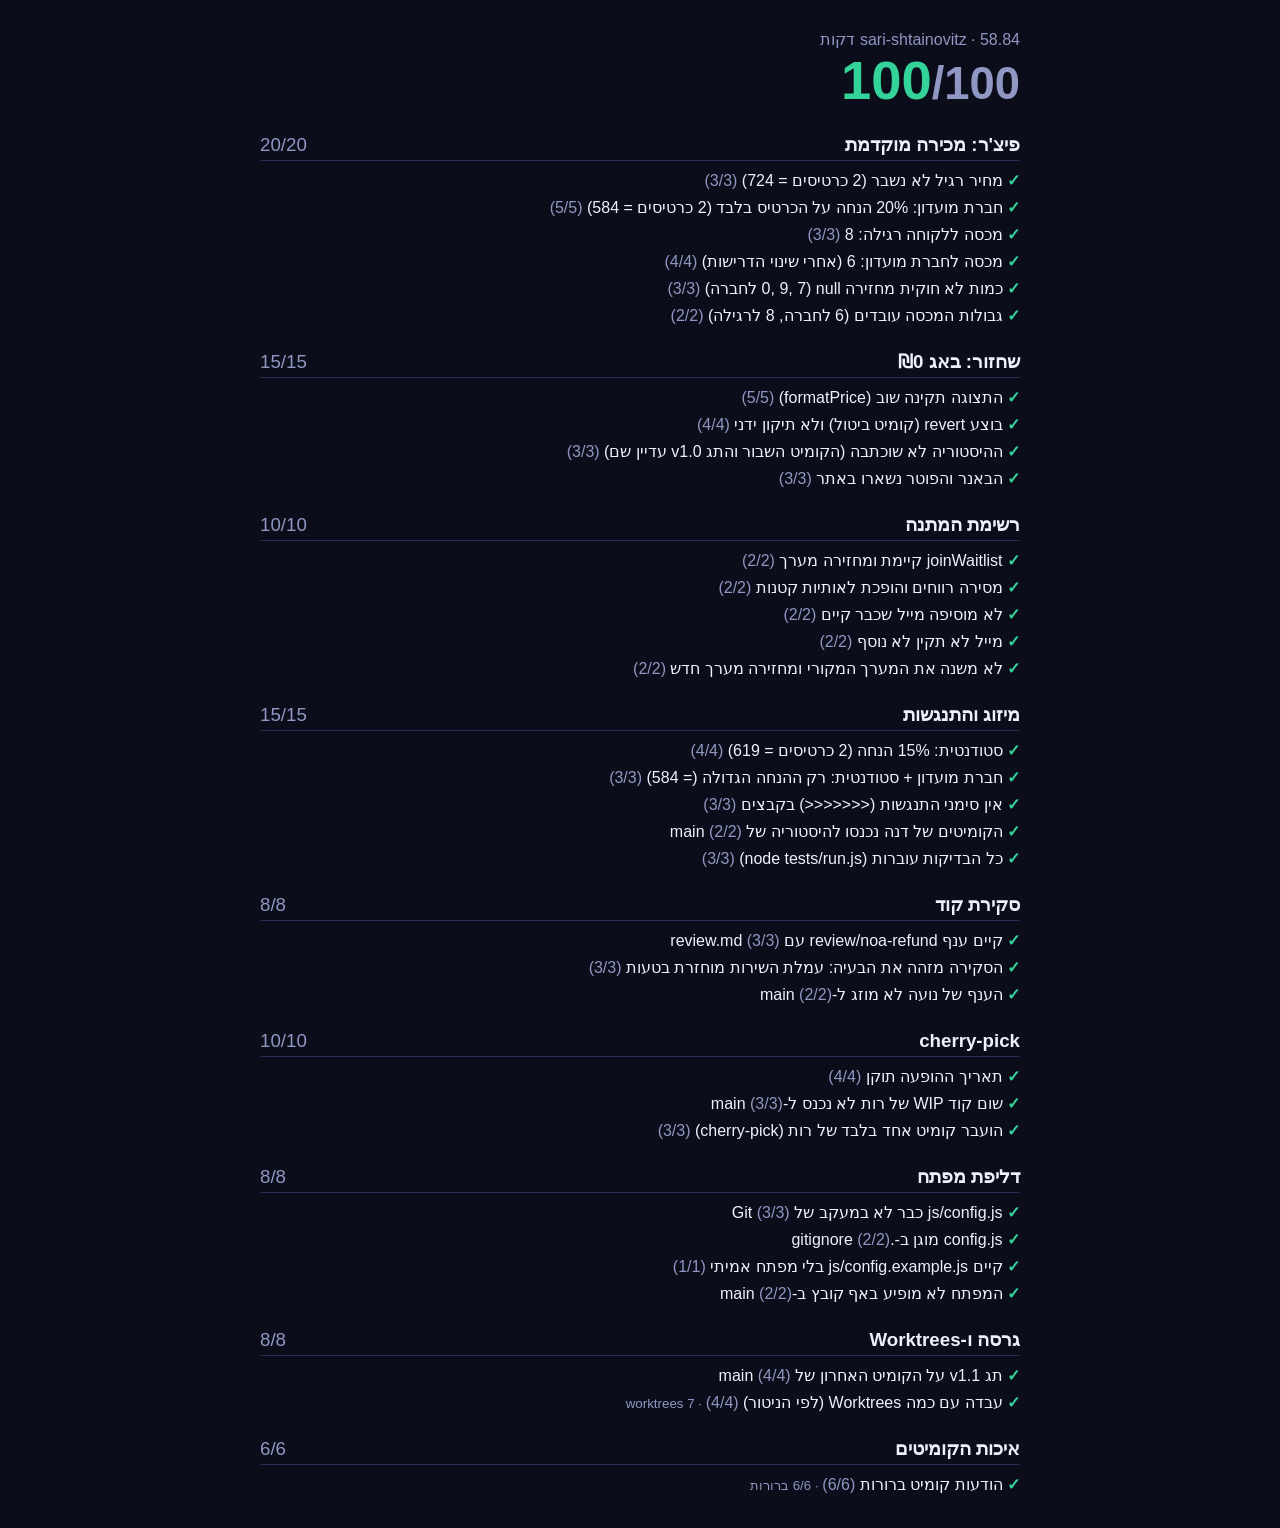
==== commit febd5b18: "result sari-shtainovitz 100/100" ====
--- a/report.html
+++ b/report.html
@@ -1 +1 @@
-<!DOCTYPE html><html lang="he" dir="rtl"><head><meta charset="UTF-8"><title>דוח הגשה – riki-liberman</title><style>body{font-family:"Segoe UI",Arial,sans-serif;background:#0b0e1a;color:#eef0ff;max-width:760px;margin:30px auto;padding:0 16px}.score{font-size:3.4rem;font-weight:800;color:#34d399}.meta{color:#8f97c2}h3{margin:22px 0 6px;border-bottom:1px solid #262d57;padding-bottom:4px}h3 span{float:left;color:#8f97c2;font-weight:400}ul{list-style:none;padding:0;margin:0}li{padding:4px 0}li.ok b{color:#34d399}li.part b{color:#facc15}li.no b{color:#ff5c6c}small,em{color:#8f97c2;font-style:normal}</style></head><body><div class="meta">riki-liberman · 57.04 דקות</div><div class="score">100<small>/100</small></div><h3>פיצ'ר: מכירה מוקדמת <span>20/20</span></h3><ul><li class="ok"><b>✓</b> מחיר רגיל לא נשבר (2 כרטיסים = 724) <em>(3/3)</em></li><li class="ok"><b>✓</b> חברת מועדון: 20% הנחה על הכרטיס בלבד (2 כרטיסים = 584) <em>(5/5)</em></li><li class="ok"><b>✓</b> מכסה ללקוחה רגילה: 8 <em>(3/3)</em></li><li class="ok"><b>✓</b> מכסה לחברת מועדון: 6 (אחרי שינוי הדרישות) <em>(4/4)</em></li><li class="ok"><b>✓</b> כמות לא חוקית מחזירה null (0, 9, 7 לחברה) <em>(3/3)</em></li><li class="ok"><b>✓</b> גבולות המכסה עובדים (6 לחברה, 8 לרגילה) <em>(2/2)</em></li></ul><h3>שחזור: באג ₪0 <span>15/15</span></h3><ul><li class="ok"><b>✓</b> התצוגה תקינה שוב (formatPrice) <em>(5/5)</em></li><li class="ok"><b>✓</b> בוצע revert (קומיט ביטול) ולא תיקון ידני <em>(4/4)</em></li><li class="ok"><b>✓</b> ההיסטוריה לא שוכתבה (הקומיט השבור והתג v1.0 עדיין שם) <em>(3/3)</em></li><li class="ok"><b>✓</b> הבאנר והפוטר נשארו באתר <em>(3/3)</em></li></ul><h3>רשימת המתנה <span>10/10</span></h3><ul><li class="ok"><b>✓</b> joinWaitlist קיימת ומחזירה מערך <em>(2/2)</em></li><li class="ok"><b>✓</b> מסירה רווחים והופכת לאותיות קטנות <em>(2/2)</em></li><li class="ok"><b>✓</b> לא מוסיפה מייל שכבר קיים <em>(2/2)</em></li><li class="ok"><b>✓</b> מייל לא תקין לא נוסף <em>(2/2)</em></li><li class="ok"><b>✓</b> לא משנה את המערך המקורי ומחזירה מערך חדש <em>(2/2)</em></li></ul><h3>מיזוג והתנגשות <span>15/15</span></h3><ul><li class="ok"><b>✓</b> סטודנטית: 15% הנחה (2 כרטיסים = 619) <em>(4/4)</em></li><li class="ok"><b>✓</b> חברת מועדון + סטודנטית: רק ההנחה הגדולה (= 584) <em>(3/3)</em></li><li class="ok"><b>✓</b> אין סימני התנגשות (&lt;&lt;&lt;&lt;&lt;&lt;&lt;) בקבצים <em>(3/3)</em></li><li class="ok"><b>✓</b> הקומיטים של דנה נכנסו להיסטוריה של main <em>(2/2)</em></li><li class="ok"><b>✓</b> כל הבדיקות עוברות (node tests/run.js) <em>(3/3)</em></li></ul><h3>סקירת קוד <span>8/8</span></h3><ul><li class="ok"><b>✓</b> קיים ענף review/noa-refund עם review.md <em>(3/3)</em></li><li class="ok"><b>✓</b> הסקירה מזהה את הבעיה: עמלת השירות מוחזרת בטעות <em>(3/3)</em></li><li class="ok"><b>✓</b> הענף של נועה לא מוזג ל-main <em>(2/2)</em></li></ul><h3>cherry-pick <span>10/10</span></h3><ul><li class="ok"><b>✓</b> תאריך ההופעה תוקן <em>(4/4)</em></li><li class="ok"><b>✓</b> שום קוד WIP של רות לא נכנס ל-main <em>(3/3)</em></li><li class="ok"><b>✓</b> הועבר קומיט אחד בלבד של רות (cherry-pick) <em>(3/3)</em></li></ul><h3>דליפת מפתח <span>8/8</span></h3><ul><li class="ok"><b>✓</b> js/config.js כבר לא במעקב של Git <em>(3/3)</em></li><li class="ok"><b>✓</b> config.js מוגן ב-.gitignore <em>(2/2)</em></li><li class="ok"><b>✓</b> קיים js/config.example.js בלי מפתח אמיתי <em>(1/1)</em></li><li class="ok"><b>✓</b> המפתח לא מופיע באף קובץ ב-main <em>(2/2)</em></li></ul><h3>גרסה ו-Worktrees <span>8/8</span></h3><ul><li class="ok"><b>✓</b> תג v1.1 על הקומיט האחרון של main <em>(4/4)</em></li><li class="ok"><b>✓</b> עבדה עם כמה Worktrees (לפי הניטור) <em>(4/4)</em><small> · 5 worktrees</small></li></ul><h3>איכות הקומיטים <span>6/6</span></h3><ul><li class="ok"><b>✓</b> הודעות קומיט ברורות <em>(6/6)</em><small> · 5/5 ברורות</small></li></ul></body></html>+<!DOCTYPE html><html lang="he" dir="rtl"><head><meta charset="UTF-8"><title>דוח הגשה – sari-shtainovitz</title><style>body{font-family:"Segoe UI",Arial,sans-serif;background:#0b0e1a;color:#eef0ff;max-width:760px;margin:30px auto;padding:0 16px}.score{font-size:3.4rem;font-weight:800;color:#34d399}.meta{color:#8f97c2}h3{margin:22px 0 6px;border-bottom:1px solid #262d57;padding-bottom:4px}h3 span{float:left;color:#8f97c2;font-weight:400}ul{list-style:none;padding:0;margin:0}li{padding:4px 0}li.ok b{color:#34d399}li.part b{color:#facc15}li.no b{color:#ff5c6c}small,em{color:#8f97c2;font-style:normal}</style></head><body><div class="meta">sari-shtainovitz · 58.84 דקות</div><div class="score">100<small>/100</small></div><h3>פיצ'ר: מכירה מוקדמת <span>20/20</span></h3><ul><li class="ok"><b>✓</b> מחיר רגיל לא נשבר (2 כרטיסים = 724) <em>(3/3)</em></li><li class="ok"><b>✓</b> חברת מועדון: 20% הנחה על הכרטיס בלבד (2 כרטיסים = 584) <em>(5/5)</em></li><li class="ok"><b>✓</b> מכסה ללקוחה רגילה: 8 <em>(3/3)</em></li><li class="ok"><b>✓</b> מכסה לחברת מועדון: 6 (אחרי שינוי הדרישות) <em>(4/4)</em></li><li class="ok"><b>✓</b> כמות לא חוקית מחזירה null (0, 9, 7 לחברה) <em>(3/3)</em></li><li class="ok"><b>✓</b> גבולות המכסה עובדים (6 לחברה, 8 לרגילה) <em>(2/2)</em></li></ul><h3>שחזור: באג ₪0 <span>15/15</span></h3><ul><li class="ok"><b>✓</b> התצוגה תקינה שוב (formatPrice) <em>(5/5)</em></li><li class="ok"><b>✓</b> בוצע revert (קומיט ביטול) ולא תיקון ידני <em>(4/4)</em></li><li class="ok"><b>✓</b> ההיסטוריה לא שוכתבה (הקומיט השבור והתג v1.0 עדיין שם) <em>(3/3)</em></li><li class="ok"><b>✓</b> הבאנר והפוטר נשארו באתר <em>(3/3)</em></li></ul><h3>רשימת המתנה <span>10/10</span></h3><ul><li class="ok"><b>✓</b> joinWaitlist קיימת ומחזירה מערך <em>(2/2)</em></li><li class="ok"><b>✓</b> מסירה רווחים והופכת לאותיות קטנות <em>(2/2)</em></li><li class="ok"><b>✓</b> לא מוסיפה מייל שכבר קיים <em>(2/2)</em></li><li class="ok"><b>✓</b> מייל לא תקין לא נוסף <em>(2/2)</em></li><li class="ok"><b>✓</b> לא משנה את המערך המקורי ומחזירה מערך חדש <em>(2/2)</em></li></ul><h3>מיזוג והתנגשות <span>15/15</span></h3><ul><li class="ok"><b>✓</b> סטודנטית: 15% הנחה (2 כרטיסים = 619) <em>(4/4)</em></li><li class="ok"><b>✓</b> חברת מועדון + סטודנטית: רק ההנחה הגדולה (= 584) <em>(3/3)</em></li><li class="ok"><b>✓</b> אין סימני התנגשות (&lt;&lt;&lt;&lt;&lt;&lt;&lt;) בקבצים <em>(3/3)</em></li><li class="ok"><b>✓</b> הקומיטים של דנה נכנסו להיסטוריה של main <em>(2/2)</em></li><li class="ok"><b>✓</b> כל הבדיקות עוברות (node tests/run.js) <em>(3/3)</em></li></ul><h3>סקירת קוד <span>8/8</span></h3><ul><li class="ok"><b>✓</b> קיים ענף review/noa-refund עם review.md <em>(3/3)</em></li><li class="ok"><b>✓</b> הסקירה מזהה את הבעיה: עמלת השירות מוחזרת בטעות <em>(3/3)</em></li><li class="ok"><b>✓</b> הענף של נועה לא מוזג ל-main <em>(2/2)</em></li></ul><h3>cherry-pick <span>10/10</span></h3><ul><li class="ok"><b>✓</b> תאריך ההופעה תוקן <em>(4/4)</em></li><li class="ok"><b>✓</b> שום קוד WIP של רות לא נכנס ל-main <em>(3/3)</em></li><li class="ok"><b>✓</b> הועבר קומיט אחד בלבד של רות (cherry-pick) <em>(3/3)</em></li></ul><h3>דליפת מפתח <span>8/8</span></h3><ul><li class="ok"><b>✓</b> js/config.js כבר לא במעקב של Git <em>(3/3)</em></li><li class="ok"><b>✓</b> config.js מוגן ב-.gitignore <em>(2/2)</em></li><li class="ok"><b>✓</b> קיים js/config.example.js בלי מפתח אמיתי <em>(1/1)</em></li><li class="ok"><b>✓</b> המפתח לא מופיע באף קובץ ב-main <em>(2/2)</em></li></ul><h3>גרסה ו-Worktrees <span>8/8</span></h3><ul><li class="ok"><b>✓</b> תג v1.1 על הקומיט האחרון של main <em>(4/4)</em></li><li class="ok"><b>✓</b> עבדה עם כמה Worktrees (לפי הניטור) <em>(4/4)</em><small> · 7 worktrees</small></li></ul><h3>איכות הקומיטים <span>6/6</span></h3><ul><li class="ok"><b>✓</b> הודעות קומיט ברורות <em>(6/6)</em><small> · 6/6 ברורות</small></li></ul></body></html>
